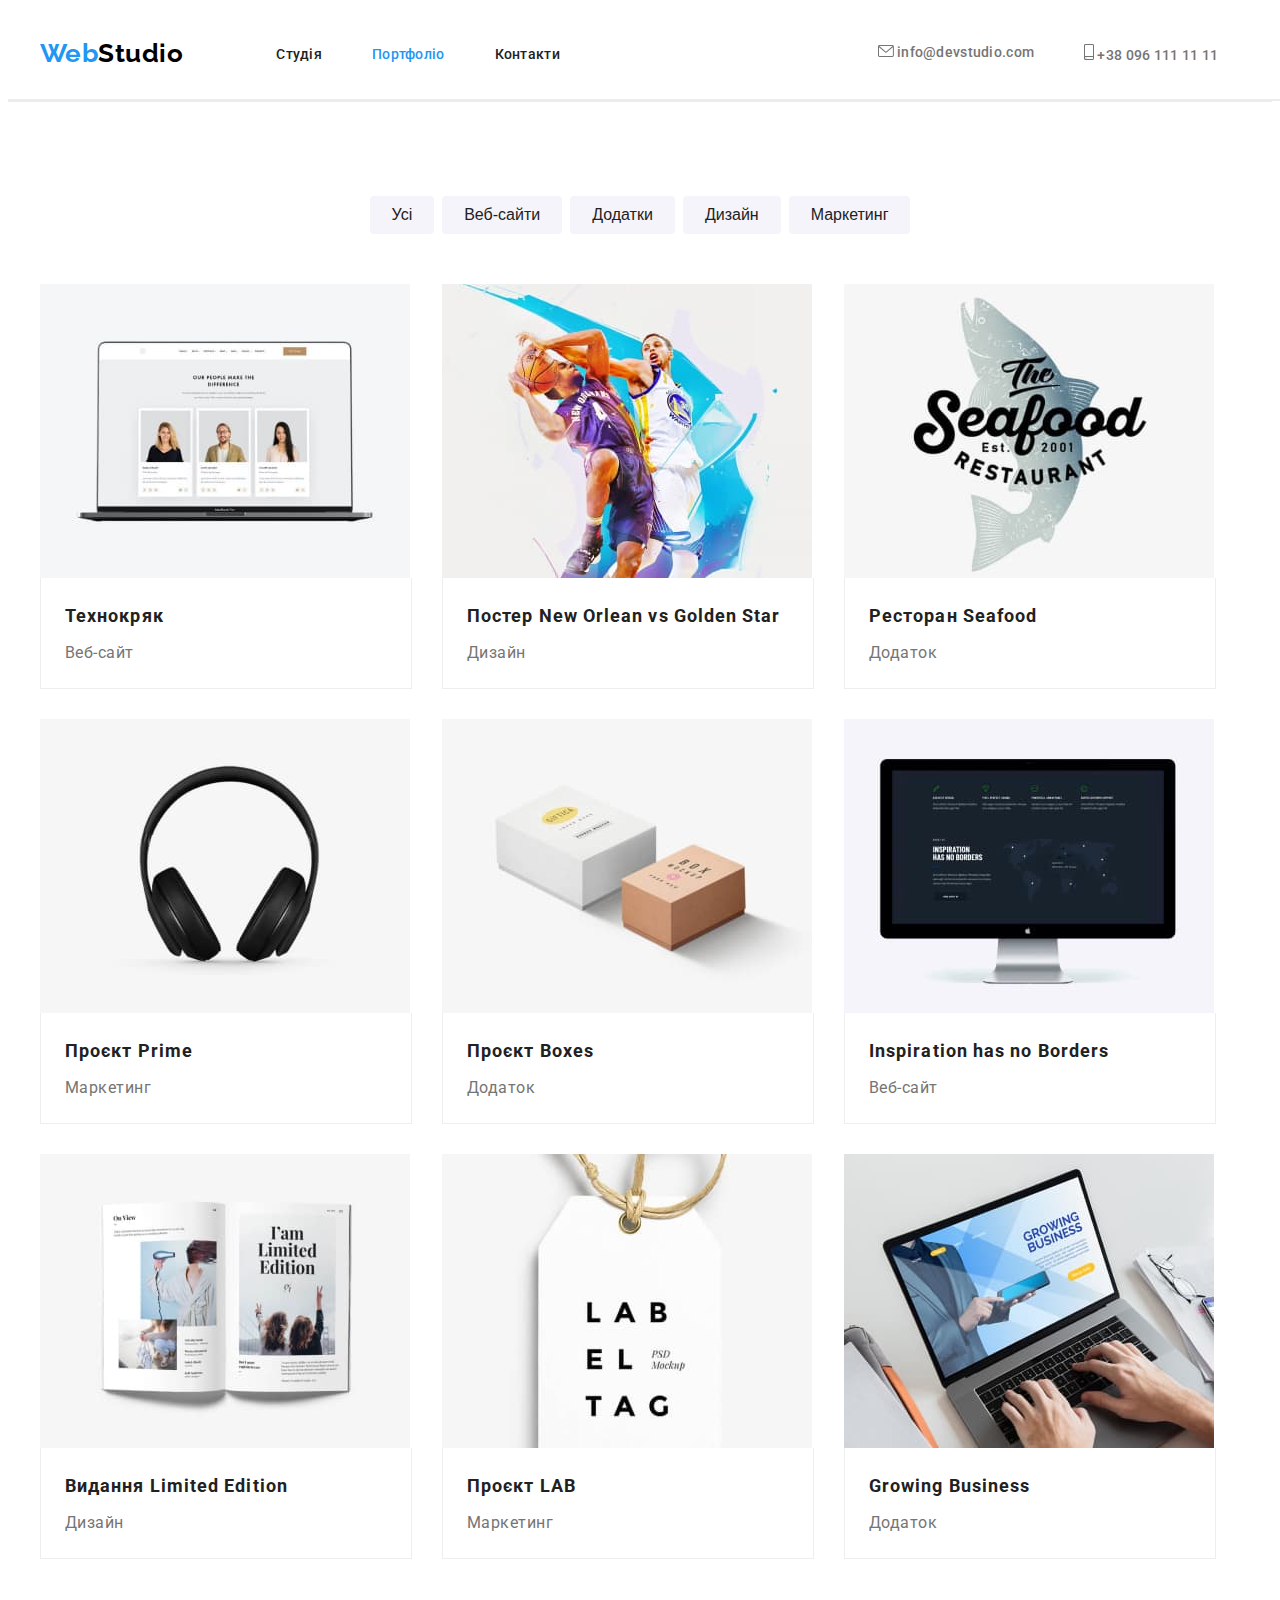
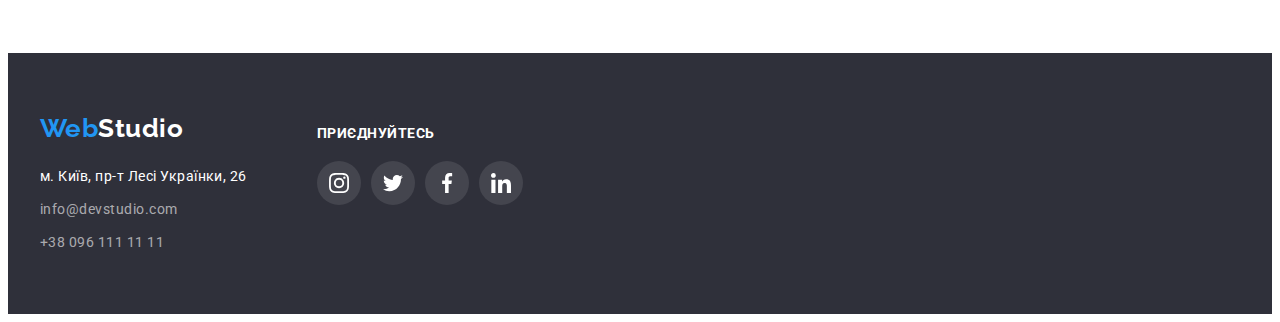
==== portfolio.html @ 36d75b1d "homework4" ====
<!DOCTYPE html>
<html lang="ua">
<head>
    <meta charset="UTF-8">
    <meta http-equiv="X-UA-Compatible" content="IE=edge">
    <meta name="viewport" content="width=device-width, initial-scale=1.0">
    <title>Portfolio</title>
    <link rel="preconnect" href="https://fonts.googleapis.com"> 
    <link rel="preconnect" href="https://fonts.gstatic.com" crossorigin> 
    <link href="https://fonts.googleapis.com/css2?family=Raleway:wght@700&family=Roboto:wght@400;500;700&display=swap" rel="stylesheet">
    <link rel="stylesheet" href="./css/style.css">
</head>
<body>
    <header class="header">
        <div class="container header-container">
             <nav class="header-nav">
                 <a class=logo href="./index.html"><span class="logo-first">Web</span>Studio</a>
             <ul class="list header-list">
                 <li><a class="header-nav-link" href="./index.html">Студія</a></li>
                 <li><a class="header-nav-link current" href="./portfolio.html">Портфоліо</a></li>
                 <li><a class="header-nav-link" href="">Контакти</a></li>
             </ul>
             </nav>
             <ul class="list list-nav">
                 <li>
                     <a class="header-contacts" href="info@devstudio.com">
                         <svg class="header-icon" width="16px" height="12px">
                             <use
                                 href="./images/icons.svg#icon-envelope"
                             ></use>
                         </svg>
                         info@devstudio.com
                     </a>
                 </li>
                 <li>
                     <a class="header-contacts" href="+380961111111">
                         <svg class="header-icon" width="10px" height="16px">
                             <use
                                 href="./images/icons.svg#icon-smartphone"
                             ></use>
                         </svg>
                         +38 096 111 11 11
                     </a>
                 </li>
             </ul>
        </div>
        <div class="header-line"></div>
     </header>
    <main>
        <section class="portfolio">
            <div class="container">
                <h1 class="visually-hidden">
                    Портфоліо
                </h1>
                <ul class="list list-portfolio-type">
                    <li><button type="button" class="filtr">Усі</button></li>
                    <li><button type="button" class="filtr">Веб-сайти</button></li>
                    <li><button type="button" class="filtr">Додатки</button></li>
                    <li><button type="button" class="filtr">Дизайн</button></li>
                    <li><button type="button" class="filtr">Маркетинг</button></li>
                </ul>
                <ul class="list list-portfolio">
                    <li>
                        <a href=""><img src="./images/tehnokryak.jpg" alt="ноутбук" width="370px" height="294px">
                            <div class="title-cards">
                                <h2 class="portfolio-title">
                                    Технокряк
                                </h2>
                                <p class="portfolio-text">
                                    Веб-сайт
                                </p>
                            </div>
                        </a>
                    </li>
                    <li>
                        <a href=""><img src="./images/poster.jpg" alt="постер з двома баскітболістами" width="370px" height="294px">
                            <div class="title-cards">
                                <h2 class="portfolio-title">
                                    Постер New Orlean vs Golden Star
                                </h2>
                                <p class="portfolio-text">
                                    Дизайн
                                </p>
                            </div>
                        </a>
                    </li>
                    <li>
                        <a href=""><img src="./images/seafood.jpg" alt="риба" width="370px" height="294px">
                            <div class="title-cards">
                                <h2 class="portfolio-title">
                                    Ресторан Seafood
                                </h2>
                                <p class="portfolio-text">
                                    Додаток
                                </p>
                            </div>
                        </a>
                    </li>
                    <li>
                        <a href=""><img src="./images/project_prajm.jpg" alt="навушники" width="370px" height="294px">
                            <div class="title-cards">
                                <h2 class="portfolio-title">
                                    Проєкт Prime
                                </h2>
                                <p class="portfolio-text">
                                    Маркетинг
                                </p>
                            </div>
                        </a>
                    </li>
                    <li>
                        <a href=""><img src="./images/project_boxes.jpg" alt="дві коробки" width="370px" height="294px">
                            <div class="title-cards">
                                <h2 class="portfolio-title">
                                    Проєкт Boxes
                                </h2>
                                <p class="portfolio-text">
                                    Додаток
                                </p>
                            </div>
                        </a>
                    </li>
                    <li>
                        <a href=""><img src="./images/Inspiration_has_no_Borders.jpg" alt="монітор" width="370px" height="294px">
                            <div class="title-cards">
                                <h2 class="portfolio-title">
                                    Inspiration has no Borders
                                </h2>
                                <p class="portfolio-text">
                                    Веб-сайт
                                </p>
                            </div>
                        </a>
                    </li>
                    <li>
                        <a href=""><img src="./images/Limited_Edition.jpg" alt="журнал" width="370px" height="294px">
                            <div class="title-cards">
                                <h2 class="portfolio-title">
                                    Видання Limited Edition
                                </h2>
                                <p class="portfolio-text">
                                    Дизайн
                                </p>
                            </div>
                        </a>
                    </li>
                    <li>
                        <a href=""><img src="./images/project_LAB.jpg" alt="бірка" width="370px" height="294px">
                            <div class="title-cards">
                                <h2 class="portfolio-title">
                                    Проєкт LAB
                                </h2>
                                <p class="portfolio-text">
                                    Маркетинг
                                </p>
                            </div>
                        </a>
                    </li>
                    <li>
                        <a href=""><img src="./images/Growing_Business.jpg" alt="ноутбук" width="370px" height="294px">
                            <div class="title-cards">
                                <h2 class="portfolio-title">
                                    Growing Business
                                </h2>
                                <p class="portfolio-text">
                                    Додаток
                                </p>
                            </div>
                        </a>
                    </li>
                </ul>
            </div>
        </section>
    </main>
    <footer class="footer">
        <div class="container footer-container">
            <div>
                <a class=logo-footer href=""><span class="logo-first">Web</span>Studio</a>
                <address class="contacts">
                    <p class="contacts-text">м. Київ, пр-т Лесі Українки, 26</p>
                    <ul class="list">
                        <li class="contacts-title-footer"><a class="contacts-title" href="info@devstudio.com">info@devstudio.com</a><br></li>
                        <li><a class="contacts-title" href="+380961111111">+38 096 111 11 11</a></li>
                    </ul>
                </address>
            </div>
            <div class="footer-wrap">
                <h2 class="footer-title">
                    ПРИЄДНУЙТЕСЬ
                </h2>
                <ul class="footer-list list">
                    <li class="footer-item">
                        <a class="footer-link" href="">
                            <svg class="footer-icon" width="20px" height="20px">
                                <use
                                    href="./images/icons.svg#icon-instagram-2"
                                ></use>
                            </svg>
                        </a>
                    </li>
                    <li class="footer-item">
                        <a class="footer-link" href="">
                            <svg class="footer-icon" width="20px" height="20px">
                                <use
                                    href="./images/icons.svg#icon-twitter-1"
                                ></use>
                            </svg>
                        </a>
                    </li>
                    <li class="footer-item">
                        <a class="footer-link" href="">
                            <svg class="footer-icon" width="20px" height="20px">
                                <use
                                    href="./images/icons.svg#icon-facebook-1"
                                ></use>
                            </svg>
                        </a>
                    </li>
                    <li class="footer-item">
                        <a class="footer-link" href="">
                            <svg class="footer-icon" width="20px" height="20px">
                                <use
                                    href="./images/icons.svg#icon-linkedin-1"
                                ></use>
                            </svg>
                        </a>
                    </li>
                </ul>
            </div>
        </div>
    </footer>
</body>
</html>
---- css/style.css ----
body { 
font-family: roboto, sans-serif;
letter-spacing: 0.03em}

.list {
    list-style: none;}

:root {
    --title-color: #212121;
    --text-color: #757575;
}

h1,
h2,
h3,
h4,
h5,
h6,
p {
    margin: 0;
}

ul {
    margin: 0;
    padding: 0;
}

button {
    cursor: pointer;
}

img {display: block;}

.logo {
    font-family: Raleway, sans-serif;
    font-weight: 700;
    font-size: 26px;
    line-height: 1.1923;
    color: #000000;
    margin-right: 93px;
    display: inline-block;
    padding-bottom: 30px;
    padding-top: 30px;
}
.logo-first {
    color: #2196F3;
}

.container {
    width: 1200px;
    padding-left: 15px;
    padding-right: 15px;
    margin: 0 auto;
}

.header-nav {
    display: flex;
    align-items: center;
}

.header-list {
    display: flex;
    margin-right: 318px;
    gap: 50px;
}

.header-container {
    display: flex;
    align-items: center;
}

.header {
    border-bottom: 1px solid #ECECEC;
}

.header-nav-link {
font-style: normal;
font-weight: 500;
font-size: 14px;
line-height: 1.1428;
letter-spacing: 0.02em;
color: var(--title-color);
display: inline-block;
padding-bottom: 30px;
padding-top: 30px;
}

.header-nav-link:hover,
.header-nav-link:focus{
color: #2196F3;
}

.header-nav-link.current {
    color: #2196F3
}

.header a{text-decoration: none;}

.header-contacts {
font-style: normal;
font-weight: 500;
font-size: 14px;
line-height: 1.1428;
letter-spacing: 0.02em;
color: var(--text-color);
display: inline-block;
padding-bottom: 30px;
padding-top: 30px;
}
.list-nav {
    display: flex;
    gap: 50px;
}

.header-icon {
    fill: var(--text-color);
}

.header-contacts:hover,
.header-contacts:focus {
color: #2196F3;
}

.header-contacts:hover svg {
    fill: #2196F3;  
}
.header-contacts:focus svg {
fill: #2196F3;
}

.header-line {
    width: 1600px;
    height: 0px;
    border: 1px solid #ECECEC;
}

.title {
font-size: 36px;
line-height: 1.1667;
text-align: center;
color: var(--title-color);
}

.hero {
    background-image:linear-gradient(rgba(47, 48, 58, 0.4),rgba(47, 48, 58, 0.4)), url(../images/hero.jpg);
    padding-top: 200px;
    padding-bottom: 200px;
}


.title-hero {
font-style: normal;
font-weight: 900;
font-size: 44px;
line-height: 1.3636;
text-align: center;
letter-spacing: 0.06em;
text-transform: uppercase;
color: #FFFFFF;
margin-bottom: 30px;
}

.btn-hero {
font-style: normal;
font-weight: 700;
font-size: 16px;
line-height: 1.875;
margin: 0 auto;
display: block;
align-items: center;
text-align: center;
letter-spacing: 0.06em;
color: #FFFFFF;
background-color: #2196F3;
border: none;
border-radius: 4px;
padding: 10px 30px;
}

.btn-hero:hover,
.btn-hero:focus {
color: #2196F3;
background-color: #FFFFFF;
}

.about {
    padding-top: 94px;
    padding-bottom: 94px;
}

.list-about {
    display: flex;
    gap: 30px;
}

.about-icon {
    display: flex;
    align-items: center;
    justify-content: center;
    width: 270px;
    height: 120px;
    background-color: #F5F4FA;
    border-radius: 4px;
    margin-bottom: 30px;
}

.visually-hidden {
    position: absolute;
    width: 1px;
    height: 1px;
    margin: -1px;
    border: 0;
    padding: 0;
    white-space: nowrap;
    clip-path: inset(100%);
    clip: rect(0 0 0 0);
    overflow: hidden;
}

.title-benefits {
font-style: normal;
font-weight: 700;
font-size: 14px;
line-height: 1.1428;
text-transform: uppercase;
color: var(--title-color);
margin-bottom: 10px;
}

.example {
    padding-bottom: 84px;
}

.list-example {
    display: flex;
    gap: 30px;
}

.title-benefits-text{
font-size: 14px;
line-height:1.7143;
color: var(--text-color);
}

.title-example {
    margin-bottom: 50px;
}

.team {
    background-color: #F5F4FA;
    padding-top: 94px;
    padding-bottom: 94px;
}

.team-container{
    padding-top: 30px;
    padding-bottom: 30px;
    background-color: #FFFFFF;;
}

.title-item{
    margin-bottom: 50px;
}

.title-team {
font-weight: 500;
font-size: 16px;
line-height: 1.1875;
text-align: center;
margin-bottom: 10px;
}

.team-cards {
border-bottom-left-radius: 4px;
border-bottom-right-radius: 4px;
box-shadow: 0px 4px 4px 0px hsla(0, 0%, 0%, 0.25);
}

.title-team-text {
font-size: 16px;
line-height: 1.1875;
text-align: center;
margin-bottom: 16px;
}

.list-team {
   display: flex;
   gap: 30px;
}

.team-soc-list {
    display: flex;
    justify-content: center;
    gap: 10px;
}
.team-soc-item {
    width: 44px;
    height: 44px;
    border-radius: 50%;
    
}
    

.team-soc-link {
    width: 100%;
    height: 100%;
    border-radius: 50%;
    display: flex;
    align-items: center;
    justify-content: center;
}

.team-soc-link:hover,
.team-soc-link:focus{
    background-color: #2196F3;
}

.team-soc-link:hover .team-soc-icon {
    fill: #FFFFFF;
}

.team-soc-link:focus .team-soc-icon {
    fill: #FFFFFF;
}

.team-soc-icon {
    fill: #AFB1B8;
}

.clients {
    padding-top: 94px;
    padding-bottom: 94px;
}
.clients-list {
    margin-top: 50px;
    display: flex;
    justify-content: center;
    gap: 30px;
}
.clients-item {
}
.clients-link {
    width: 170px;
    height: 92px;  
    box-sizing: border-box;
    border: 1px solid #AFB1B8;
    border-radius: 4px; 
    display: flex;
    align-items: center;
    justify-content: center; 
}

.clients-link:hover,
.clients-link:focus{
    border-color: #2196F3;
}

.clients-link:hover .clients-icon {
    fill: #2196F3;
}

.clients-link:focus .clients-icon {
    fill: #2196F3;
}

.clients-icon {
    fill: #AFB1B8;
}




/*----------portfolio--------*/


.portfolio {
    padding-top: 94px;
    padding-bottom: 94px;
}

.list-portfolio-type {
    margin-bottom: 50px;
    display: flex;
    justify-content: center;
    gap: 8px;
}

.list-portfolio {
    display: flex;
    flex-wrap: wrap;
    gap: 30px;
}

.list-portfolio a{
    text-decoration: none;
}

.title-cards {
    padding: 20px 24px;
    border-right: 1px solid #EEEEEE;
    border-bottom: 1px solid #EEEEEE;
    border-left: 1px solid #EEEEEE;
}

.filtr{
    font-weight: 500;
    font-size: 16px;
    line-height: 1.625;
    text-align: center;
    color: var(--title-color);
    padding: 6px 22px;
    border-radius: 4px;
    background-color: #F5F4FA;
    border: none;}
    

.filtr:hover,
.filtr:focus{
    color: white;
    background-color: #2196F3;
    box-shadow: 0px 4px 4px 0px hsla(0, 0%, 0%, 0.25);
}
    

.portfolio-title {
font-size: 18px;
line-height: 2;
letter-spacing: 0.06em;
color: var(--title-color);
margin-bottom: 4px;
width: 322px;
}

.portfolio-text{
font-size: 16px;
line-height: 1.875;
color: var(--text-color);
}

/*--------footer----------*/

.footer {
    background-color: #2F303A;
    padding-top: 60px;
    padding-bottom: 60px;
}

.logo-footer {
    font-family: Raleway, sans-serif;
    font-weight: 700;
    font-size: 26px;
    line-height: 1.1923;
    text-decoration: none;
    color: #ffffff;
}

.contacts {
font-style: normal;
margin-top: 20px;
}

.contacts-text {
font-size: 14px;
line-height: 1.7143;
color: #FFFFFF;
margin-bottom: 9px;
}
.contacts-title {
text-decoration: none;
font-size: 14px;
line-height: 1.7143;
color: rgba(255, 255, 255, 0.6);
}

.contacts-title-footer {
    margin-bottom: 9px;
}
.footer a{
    text-decoration: none
}

.footer-container {
    display: flex;
    gap: 70px;
}

.footer-wrap {
    margin-top: 12px;
}

.footer-wrap h2 {
    margin-bottom: 20px;
}

.footer-title {
    font-size: 14px;
    color: #ffffff;
}
.footer-list {
    display: flex;
    gap: 10px;
}
.footer-item {
    width: 44px;
    height: 44px;

}
.footer-link {
    width: 100%;
    height: 100%;
    border-radius: 50%;
    display: flex;
    align-items: center;
    justify-content: center;
    background-color: rgba(255,255,255,10%);
}

.footer-link:hover,
.footer-link:focus{
    background-color: #2196F3;
}

.footer-icon {
    fill: #FFFFFF;
}
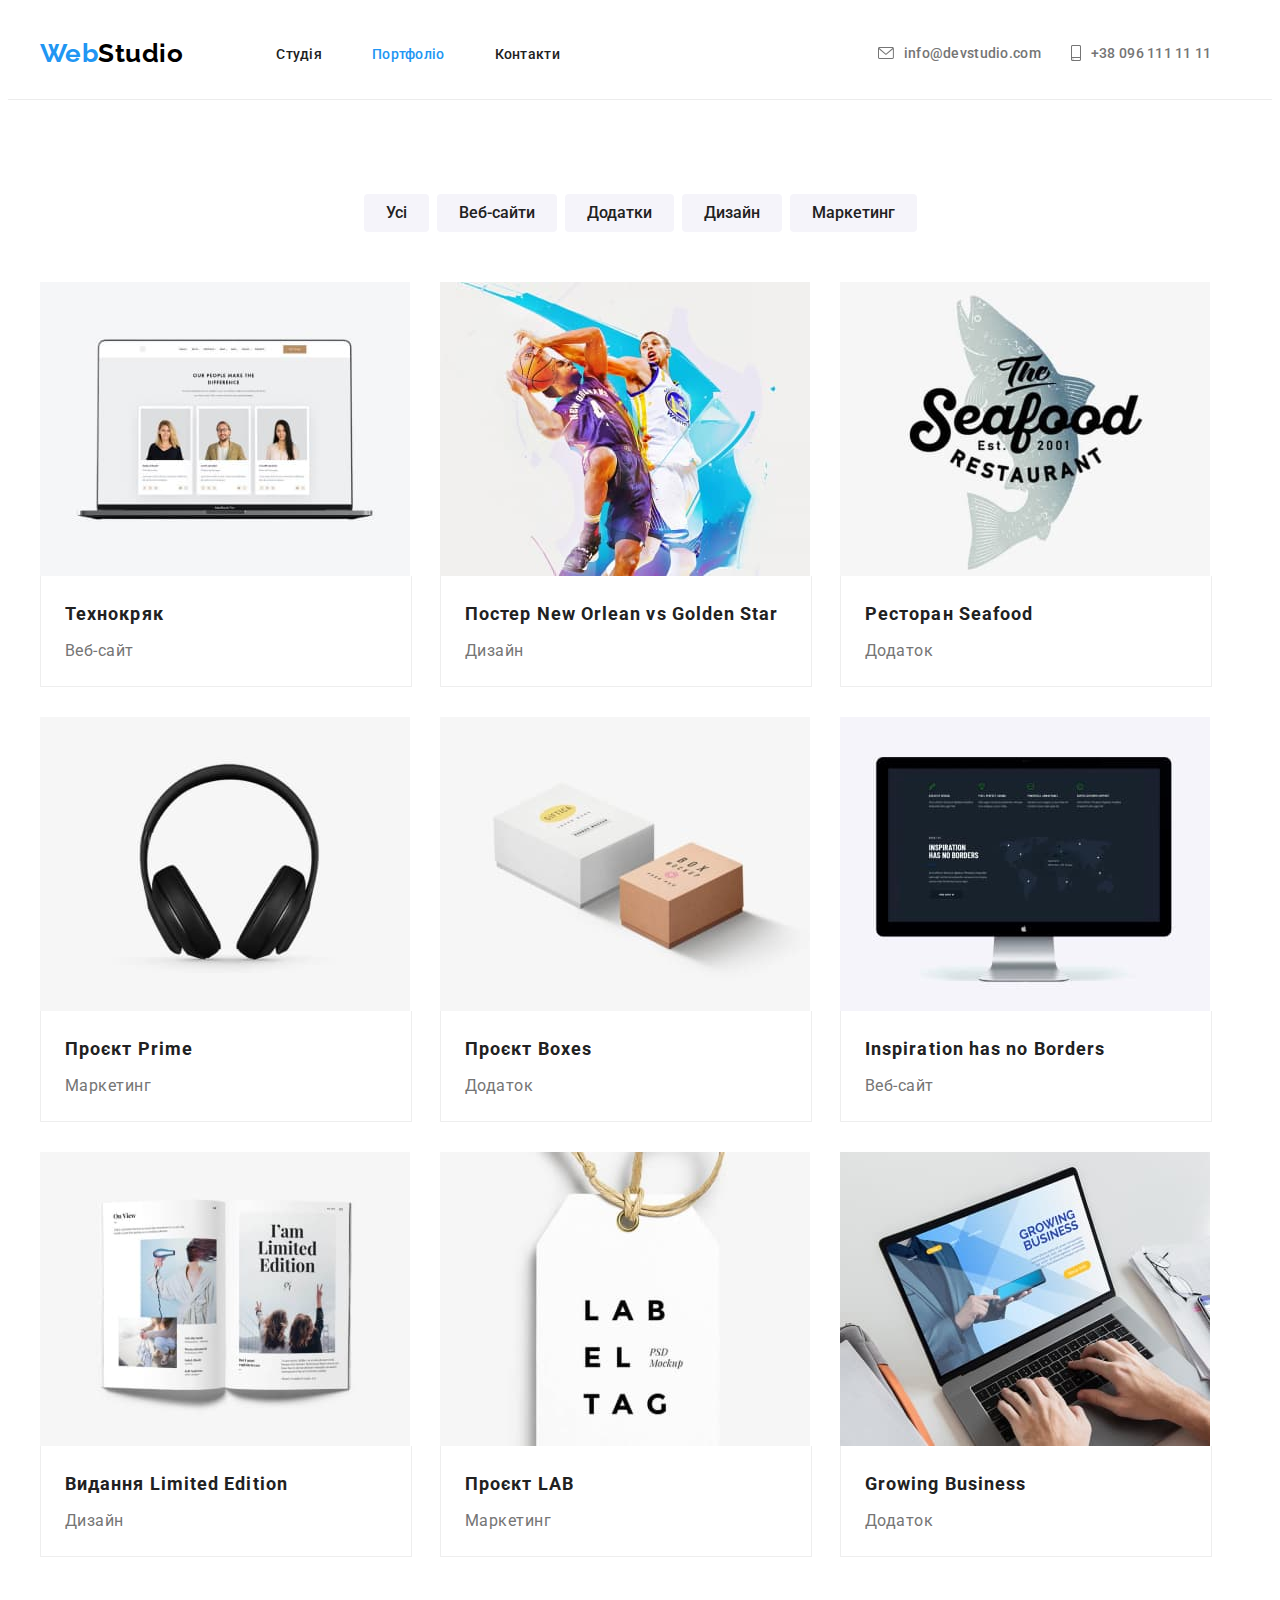
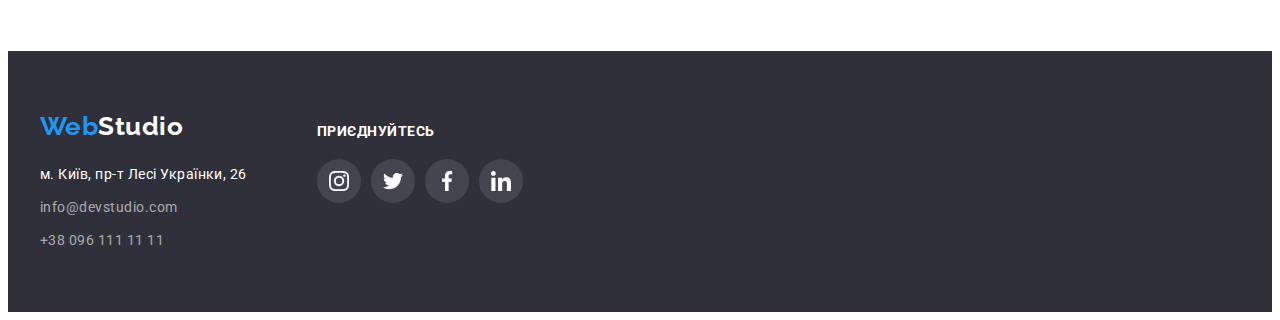
==== commit 54c8fec2: "correction hw4" ====
--- a/portfolio.html
+++ b/portfolio.html
@@ -60,8 +60,8 @@
                     <li><button type="button" class="filtr">Маркетинг</button></li>
                 </ul>
                 <ul class="list list-portfolio">
-                    <li>
-                        <a href=""><img src="./images/tehnokryak.jpg" alt="ноутбук" width="370px" height="294px">
+                    <li class="portfolio-item">
+                        <a class="portfolio-link" href=""><img src="./images/tehnokryak.jpg" alt="ноутбук" width="370px" height="294px">
                             <div class="title-cards">
                                 <h2 class="portfolio-title">
                                     Технокряк
@@ -72,8 +72,8 @@
                             </div>
                         </a>
                     </li>
-                    <li>
-                        <a href=""><img src="./images/poster.jpg" alt="постер з двома баскітболістами" width="370px" height="294px">
+                    <li class="portfolio-item">
+                        <a class="portfolio-link" href=""><img src="./images/poster.jpg" alt="постер з двома баскітболістами" width="370px" height="294px">
                             <div class="title-cards">
                                 <h2 class="portfolio-title">
                                     Постер New Orlean vs Golden Star
@@ -84,8 +84,8 @@
                             </div>
                         </a>
                     </li>
-                    <li>
-                        <a href=""><img src="./images/seafood.jpg" alt="риба" width="370px" height="294px">
+                    <li class="portfolio-item">
+                        <a class="portfolio-link" href=""><img src="./images/seafood.jpg" alt="риба" width="370px" height="294px">
                             <div class="title-cards">
                                 <h2 class="portfolio-title">
                                     Ресторан Seafood
@@ -96,8 +96,8 @@
                             </div>
                         </a>
                     </li>
-                    <li>
-                        <a href=""><img src="./images/project_prajm.jpg" alt="навушники" width="370px" height="294px">
+                    <li class="portfolio-item">
+                        <a class="portfolio-link" href=""><img src="./images/project_prajm.jpg" alt="навушники" width="370px" height="294px">
                             <div class="title-cards">
                                 <h2 class="portfolio-title">
                                     Проєкт Prime
@@ -108,8 +108,8 @@
                             </div>
                         </a>
                     </li>
-                    <li>
-                        <a href=""><img src="./images/project_boxes.jpg" alt="дві коробки" width="370px" height="294px">
+                    <li class="portfolio-item">
+                        <a class="portfolio-link" href=""><img src="./images/project_boxes.jpg" alt="дві коробки" width="370px" height="294px">
                             <div class="title-cards">
                                 <h2 class="portfolio-title">
                                     Проєкт Boxes
@@ -120,8 +120,8 @@
                             </div>
                         </a>
                     </li>
-                    <li>
-                        <a href=""><img src="./images/Inspiration_has_no_Borders.jpg" alt="монітор" width="370px" height="294px">
+                    <li class="portfolio-item">
+                        <a class="portfolio-link" href=""><img src="./images/Inspiration_has_no_Borders.jpg" alt="монітор" width="370px" height="294px">
                             <div class="title-cards">
                                 <h2 class="portfolio-title">
                                     Inspiration has no Borders
@@ -132,8 +132,8 @@
                             </div>
                         </a>
                     </li>
-                    <li>
-                        <a href=""><img src="./images/Limited_Edition.jpg" alt="журнал" width="370px" height="294px">
+                    <li class="portfolio-item">
+                        <a class="portfolio-link" href=""><img src="./images/Limited_Edition.jpg" alt="журнал" width="370px" height="294px">
                             <div class="title-cards">
                                 <h2 class="portfolio-title">
                                     Видання Limited Edition
@@ -144,8 +144,8 @@
                             </div>
                         </a>
                     </li>
-                    <li>
-                        <a href=""><img src="./images/project_LAB.jpg" alt="бірка" width="370px" height="294px">
+                    <li class="portfolio-item">
+                        <a class="portfolio-link" href=""><img src="./images/project_LAB.jpg" alt="бірка" width="370px" height="294px">
                             <div class="title-cards">
                                 <h2 class="portfolio-title">
                                     Проєкт LAB
@@ -156,8 +156,8 @@
                             </div>
                         </a>
                     </li>
-                    <li>
-                        <a href=""><img src="./images/Growing_Business.jpg" alt="ноутбук" width="370px" height="294px">
+                    <li class="portfolio-item">
+                        <a class="portfolio-link" href=""><img src="./images/Growing_Business.jpg" alt="ноутбук" width="370px" height="294px">
                             <div class="title-cards">
                                 <h2 class="portfolio-title">
                                     Growing Business
--- a/css/style.css
+++ b/css/style.css
@@ -104,13 +104,20 @@
 line-height: 1.1428;
 letter-spacing: 0.02em;
 color: var(--text-color);
-display: inline-block;
+display: flex;
 padding-bottom: 30px;
 padding-top: 30px;
+align-items: center;
+gap: 10px;
 }
 .list-nav {
     display: flex;
-    gap: 50px;
+    gap: 30px;
+}
+
+.nav-link {
+    display: flex;
+    align-items: center;
 }
 
 .header-icon {
@@ -127,12 +134,6 @@
 }
 .header-contacts:focus svg {
 fill: #2196F3;
-}
-
-.header-line {
-    width: 1600px;
-    height: 0px;
-    border: 1px solid #ECECEC;
 }
 
 .title {
@@ -143,6 +144,7 @@
 }
 
 .hero {
+    width: 1600px;
     background-image:linear-gradient(rgba(47, 48, 58, 0.4),rgba(47, 48, 58, 0.4)), url(../images/hero.jpg);
     padding-top: 200px;
     padding-bottom: 200px;
@@ -256,7 +258,8 @@
 .team-container{
     padding-top: 30px;
     padding-bottom: 30px;
-    background-color: #FFFFFF;;
+    background-color: #FFFFFF;
+    border-radius: 0px 0px 4px 4px;
 }
 
 .title-item{
@@ -272,8 +275,7 @@
 }
 
 .team-cards {
-border-bottom-left-radius: 4px;
-border-bottom-right-radius: 4px;
+    border-radius: 0px 0px 4px 4px;
 box-shadow: 0px 4px 4px 0px hsla(0, 0%, 0%, 0.25);
 }
 
@@ -309,6 +311,7 @@
     display: flex;
     align-items: center;
     justify-content: center;
+    color: #AFB1B8;
 }
 
 .team-soc-link:hover,
@@ -325,7 +328,7 @@
 }
 
 .team-soc-icon {
-    fill: #AFB1B8;
+    fill: currentColor;
 }
 
 .clients {
@@ -349,6 +352,7 @@
     display: flex;
     align-items: center;
     justify-content: center; 
+    color: #AFB1B8;
 }
 
 .clients-link:hover,
@@ -365,7 +369,7 @@
 }
 
 .clients-icon {
-    fill: #AFB1B8;
+    fill: currentColor;
 }
 
 
@@ -384,23 +388,6 @@
     display: flex;
     justify-content: center;
     gap: 8px;
-}
-
-.list-portfolio {
-    display: flex;
-    flex-wrap: wrap;
-    gap: 30px;
-}
-
-.list-portfolio a{
-    text-decoration: none;
-}
-
-.title-cards {
-    padding: 20px 24px;
-    border-right: 1px solid #EEEEEE;
-    border-bottom: 1px solid #EEEEEE;
-    border-left: 1px solid #EEEEEE;
 }
 
 .filtr{
@@ -412,7 +399,9 @@
     padding: 6px 22px;
     border-radius: 4px;
     background-color: #F5F4FA;
-    border: none;}
+    border: none;
+    font-family: inherit;
+}
     
 
 .filtr:hover,
@@ -420,6 +409,39 @@
     color: white;
     background-color: #2196F3;
     box-shadow: 0px 4px 4px 0px hsla(0, 0%, 0%, 0.25);
+}
+
+.list-portfolio {
+    display: flex;
+    flex-wrap: wrap;
+    gap: 30px;
+}
+
+.portfolio-item{
+    width: 370px;
+}
+
+
+.portfolio-link{
+    display: inline-block;
+}
+
+.portfolio-link:hover,
+.portfolio-link:focus {
+    box-shadow: 0px 1px 1px rgba(0, 0, 0, 0.12), 0px 4px 4px rgba(0, 0, 0, 0.06), 1px 4px 6px rgba(0, 0, 0, 0.16);
+}
+
+
+
+.list-portfolio a{
+    text-decoration: none;
+}
+
+.title-cards {
+    padding: 20px 24px;
+    border-right: 1px solid #EEEEEE;
+    border-bottom: 1px solid #EEEEEE;
+    border-left: 1px solid #EEEEEE;
 }
     
 
@@ -486,7 +508,7 @@
 }
 
 .footer-wrap {
-    margin-top: 12px;
+    padding-top: 12px;
 }
 
 .footer-wrap h2 {
@@ -514,6 +536,7 @@
     align-items: center;
     justify-content: center;
     background-color: rgba(255,255,255,10%);
+    color: #FFFFFF;
 }
 
 .footer-link:hover,
@@ -522,5 +545,5 @@
 }
 
 .footer-icon {
-    fill: #FFFFFF;
+    fill: currentColor;
 }